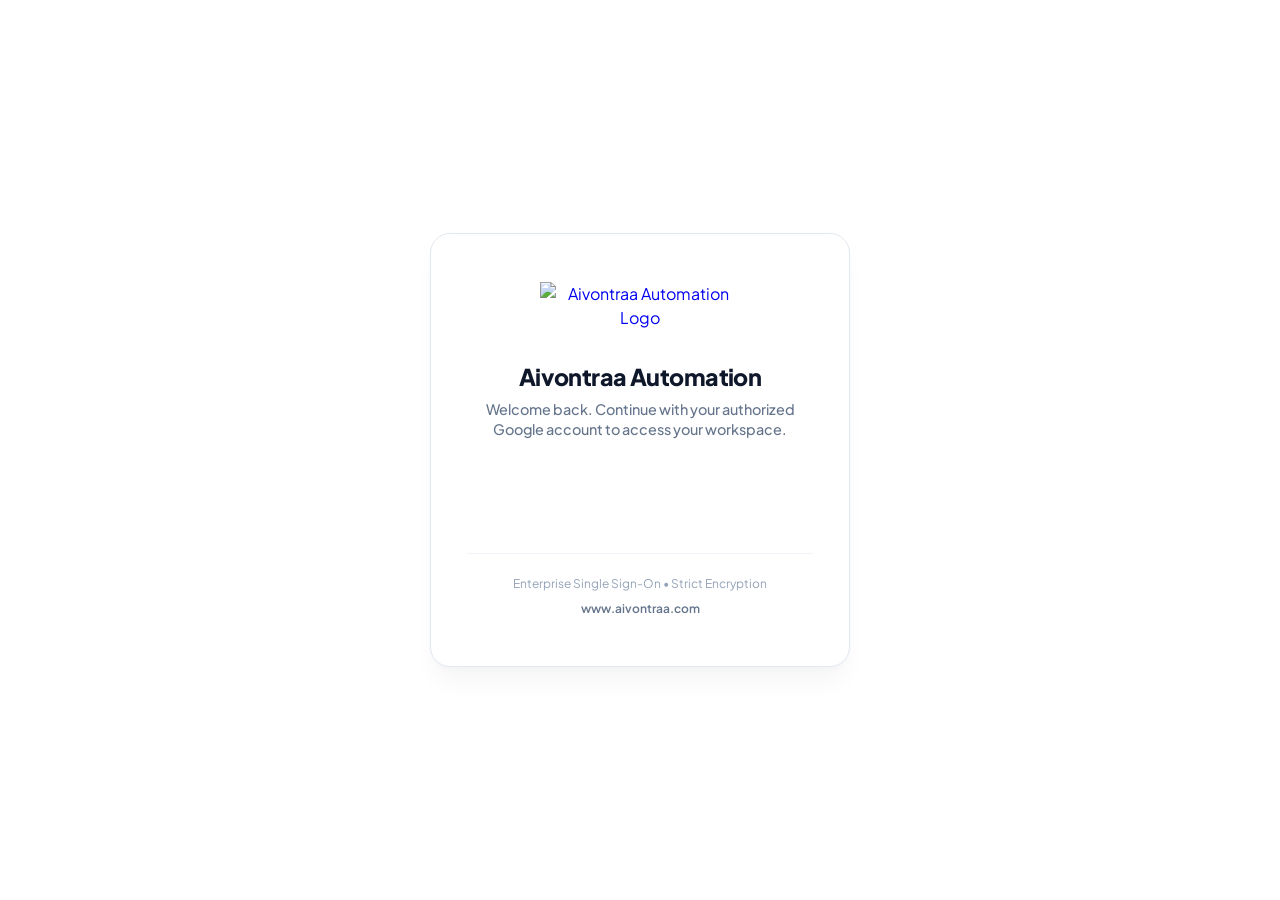
==== index.html @ 6c02a824 "Initial release: Aivontraa Automation Enterprise Portal with Multi-Module Sharded Database and Moder" ====
<!DOCTYPE html>
<html lang="en">
<head>
  <meta charset="UTF-8">
  <meta name="viewport" content="width=device-width, initial-scale=1.0">
  <title>Sign In - Aivontraa Automation</title>
  <link rel="preconnect" href="https://fonts.googleapis.com">
  <link rel="preconnect" href="https://fonts.gstatic.com" crossorigin>
  <link href="https://fonts.googleapis.com/css2?family=Plus+Jakarta+Sans:wght@400;500;600;700;800&display=swap" rel="stylesheet">
  <link rel="stylesheet" href="css/style.css">
  <!-- Google Identity Services -->
  <script src="https://accounts.google.com/gsi/client" async defer></script>
  <style>
    /* Pure White Minimalist Theme */
    body {
      background-color: #ffffff !important;
      min-height: 100vh;
      display: flex;
      align-items: center;
      justify-content: center;
      padding: 1.5rem;
      margin: 0;
      font-family: 'Plus Jakarta Sans', -apple-system, BlinkMacSystemFont, sans-serif;
      color: #0f172a;
    }

    .login-wrapper {
      width: 100%;
      max-width: 420px;
      margin: 0 auto;
      text-align: center;
    }

    .login-card {
      background: #ffffff;
      border: 1px solid #e2e8f0;
      border-radius: 20px;
      padding: 3rem 2.25rem;
      box-shadow: 0 4px 6px -1px rgba(0, 0, 0, 0.02), 0 20px 25px -5px rgba(0, 0, 0, 0.04);
      transition: all 0.2s ease;
    }

    .login-logo-container {
      margin-bottom: 1.75rem;
      display: inline-block;
    }

    .login-logo {
      height: 52px;
      width: auto;
      max-width: 200px;
      object-fit: contain;
      display: block;
      margin: 0 auto;
    }

    .login-title {
      font-size: 1.45rem;
      font-weight: 800;
      color: #0f172a;
      letter-spacing: -0.025em;
      margin: 0 0 0.5rem 0;
      line-height: 1.25;
    }

    .login-subtitle {
      font-size: 0.9rem;
      color: #64748b;
      margin: 0 0 2rem 0;
      font-weight: 500;
      line-height: 1.4;
    }

    .login-error-alert {
      display: none;
      background: #fff1f2;
      border: 1px solid #fecdd3;
      color: #e11d48;
      padding: 0.75rem 1rem;
      border-radius: 10px;
      font-size: 0.85rem;
      font-weight: 600;
      margin-bottom: 1.5rem;
      text-align: left;
    }

    .google-signin-wrapper {
      width: 100%;
      display: flex;
      flex-direction: column;
      align-items: center;
      justify-content: center;
      gap: 0.75rem;
      min-height: 50px;
    }

    /* Custom Google Button */
    .btn-continue-google {
      width: 100%;
      height: 48px;
      display: inline-flex;
      align-items: center;
      justify-content: center;
      gap: 12px;
      background: #ffffff;
      border: 1px solid #cbd5e1;
      border-radius: 999px;
      font-size: 0.95rem;
      font-weight: 600;
      color: #1e293b;
      cursor: pointer;
      transition: all 0.2s ease;
      box-shadow: 0 1px 2px rgba(0, 0, 0, 0.05);
      outline: none;
      text-decoration: none;
      box-sizing: border-box;
      padding: 0 1.5rem;
    }

    .btn-continue-google:hover {
      background: #f8fafc;
      border-color: #94a3b8;
      box-shadow: 0 2px 4px rgba(0, 0, 0, 0.08);
      transform: translateY(-1px);
    }

    .btn-continue-google:active {
      transform: translateY(0);
      background: #f1f5f9;
    }

    .login-footer {
      margin-top: 2rem;
      padding-top: 1.25rem;
      border-top: 1px solid #f1f5f9;
      font-size: 0.75rem;
      color: #94a3b8;
      line-height: 1.6;
    }

    .login-footer a {
      color: #64748b;
      text-decoration: none;
      font-weight: 600;
    }

    .login-footer a:hover {
      color: #2563eb;
      text-decoration: underline;
    }

    /* Responsive adjustments */
    @media (max-width: 480px) {
      body {
        padding: 1rem;
      }
      .login-card {
        padding: 2.25rem 1.5rem;
        border-radius: 16px;
      }
      .login-title {
        font-size: 1.3rem;
      }
      .login-logo {
        height: 44px;
      }
    }
  </style>
</head>
<body>
  <div class="login-wrapper">
    <div class="login-card">
      <!-- 1. Company Logo at the Top -->
      <div class="login-logo-container">
        <a href="https://www.aivontraa.com" target="_blank" rel="noopener noreferrer">
          <img src="https://aivontraa.com/assets/images/ai.png" alt="Aivontraa Automation Logo" class="login-logo">
        </a>
      </div>

      <!-- 2. Typography & Short Welcome Message -->
      <h1 class="login-title">Aivontraa Automation</h1>
      <p class="login-subtitle">Welcome back. Continue with your authorized Google account to access your workspace.</p>

      <!-- 3. Error Alert Container -->
      <div id="login-error" class="login-error-alert" role="alert"></div>

      <!-- 4. Single Authentication Action: Continue with Google -->
      <div class="google-signin-wrapper">
        <!-- Official Google Identity Services Initialization -->
        <div id="g_id_onload"
             data-client_id="524356808349-31ele7mkqr9bn0uqt28bod9m638978eh.apps.googleusercontent.com"
             data-context="signin"
             data-ux_mode="popup"
             data-callback="handleGoogleCredentialResponse"
             data-auto_prompt="false">
        </div>

        <!-- Render Target for Official Google Button -->
        <div id="g_id_signin_container" style="width: 100%; display: flex; justify-content: center;">
          <div class="g_id_signin"
               data-type="standard"
               data-shape="pill"
               data-theme="outline"
               data-text="continue_with"
               data-size="large"
               data-logo_alignment="left"
               data-width="340">
          </div>
        </div>

        <!-- Native Fallback Button (visible if iframe doesn't render) -->
        <button type="button" id="btn-custom-google" class="btn-continue-google" onclick="triggerGoogleSignIn()" style="display: none;">
          <svg width="18" height="18" viewBox="0 0 24 24" xmlns="http://www.w3.org/2000/svg">
            <path d="M22.56 12.25c0-.78-.07-1.53-.2-2.25H12v4.26h5.92c-.26 1.37-1.04 2.53-2.21 3.31v2.77h3.57c2.08-1.92 3.28-4.74 3.28-8.09z" fill="#4285F4"/>
            <path d="M12 23c2.97 0 5.46-.98 7.28-2.66l-3.57-2.77c-.98.66-2.23 1.06-3.71 1.06-2.86 0-5.29-1.93-6.16-4.53H2.18v2.84C3.99 20.53 7.7 23 12 23z" fill="#34A853"/>
            <path d="M5.84 14.09c-.22-.66-.35-1.36-.35-2.09s.13-1.43.35-2.09V7.06H2.18C1.43 8.55 1 10.22 1 12s.43 3.45 1.18 4.94l2.85-2.22.81-.63z" fill="#FBBC05"/>
            <path d="M12 5.38c1.62 0 3.06.56 4.21 1.64l3.15-3.15C17.45 2.09 14.97 1 12 1 7.7 1 3.99 3.47 2.18 7.06l3.66 2.84c.87-2.6 3.3-4.52 6.16-4.52z" fill="#EA4335"/>
          </svg>
          <span>Continue with Google</span>
        </button>
      </div>

      <!-- 5. Minimalist Footer -->
      <div class="login-footer">
        <div>Enterprise Single Sign-On • Strict Encryption</div>
        <div style="margin-top: 0.35rem;">
          <a href="https://www.aivontraa.com" target="_blank" rel="noopener noreferrer">www.aivontraa.com</a>
        </div>
      </div>
    </div>
  </div>

  <div id="toast-container"></div>

  <script src="js/api.js"></script>
  <script>
    // Auto-redirect if already authenticated
    window.addEventListener('DOMContentLoaded', () => {
      const u = API.getCurrentUser();
      if (u && u.role) {
        API.redirectToRolePortal(u.role);
      }

      // If Google GSI iframe takes more than 1.5s or fails to load, display fallback button
      setTimeout(() => {
        const gsiBtn = document.querySelector('.g_id_signin iframe') || document.querySelector('.g_id_signin div');
        if (!gsiBtn) {
          const fallback = document.getElementById('btn-custom-google');
          if (fallback) fallback.style.display = 'inline-flex';
        }
      }, 1500);
    });

    function showError(msg) {
      const b = document.getElementById('login-error');
      if (b) {
        b.innerText = msg;
        b.style.display = 'block';
      }
    }

    // Google Identity Services Credential Handler
    async function handleGoogleCredentialResponse(response) {
      const b = document.getElementById('login-error');
      if (b) b.style.display = 'none';

      try {
        const user = await API.loginWithGoogleCredential(response.credential);
        API.showToast(`Signed in successfully as ${user.name || user.email}`);
        setTimeout(() => {
          API.redirectToRolePortal(user.role);
        }, 300);
      } catch (err) {
        showError(err.message || 'Google Sign-in failed. Please ensure your Google account is registered with Aivontraa.');
      }
    }

    // Trigger Google Sign-In via prompt if custom button clicked
    function triggerGoogleSignIn() {
      if (window.google && google.accounts && google.accounts.id) {
        google.accounts.id.prompt((notification) => {
          if (notification.isNotDisplayed() || notification.isSkippedMoment()) {
            const fallbackEmail = prompt('Enter your registered Google account email:');
            if (fallbackEmail) {
              loginWithEmail(fallbackEmail.trim());
            }
          }
        });
      } else {
        const fallbackEmail = prompt('Enter your registered Google account email:');
        if (fallbackEmail) {
          loginWithEmail(fallbackEmail.trim());
        }
      }
    }

    async function loginWithEmail(email) {
      const b = document.getElementById('login-error');
      if (b) b.style.display = 'none';
      try {
        const user = await API.loginWithGoogleEmail(email, email.split('@')[0]);
        API.showToast(`Welcome back, ${user.name || user.email}!`);
        setTimeout(() => {
          API.redirectToRolePortal(user.role);
        }, 300);
      } catch (err) {
        showError(err.message || 'Authentication failed');
      }
    }
  </script>
</body>
</html>
---- css/style.css ----
/* ==========================================================================
   SMART PRICING CALCULATOR & MANAGEMENT PORTAL - MAIN DESIGN SYSTEM
   Aivontraa Automation Pvt. Ltd. - Enterprise SaaS Platform
   Website: www.aivontraa.com | Admin: laxminivasmorishetty143@gmail.com
   ========================================================================== */

:root {
  --primary: #2563eb;
  --primary-hover: #1d4ed8;
  --primary-light: #eff6ff;
  --primary-border: #bfdbfe;
  
  --slate-50: #f8fafc;
  --slate-100: #f1f5f9;
  --slate-200: #e2e8f0;
  --slate-300: #cbd5e1;
  --slate-400: #94a3b8;
  --slate-500: #64748b;
  --slate-600: #475569;
  --slate-700: #334155;
  --slate-800: #1e293b;
  --slate-900: #0f172a;
  
  --emerald-50: #ecfdf5;
  --emerald-600: #059669;
  --emerald-700: #047857;
  
  --amber-50: #fffbeb;
  --amber-600: #d97706;
  
  --rose-50: #fff1f2;
  --rose-600: #e11d48;
  
  --purple-50: #faf5ff;
  --purple-600: #9333ea;
  
  --radius-sm: 6px;
  --radius-md: 10px;
  --radius-lg: 14px;
  --radius-xl: 18px;
  
  --shadow-sm: 0 1px 2px 0 rgb(0 0 0 / 0.05);
  --shadow-md: 0 4px 6px -1px rgb(0 0 0 / 0.07), 0 2px 4px -2px rgb(0 0 0 / 0.07);
  --shadow-lg: 0 10px 15px -3px rgb(0 0 0 / 0.08), 0 4px 6px -4px rgb(0 0 0 / 0.04);
  --shadow-xl: 0 20px 25px -5px rgb(0 0 0 / 0.1), 0 8px 10px -6px rgb(0 0 0 / 0.05);
  
  --font-sans: 'Plus Jakarta Sans', system-ui, -apple-system, sans-serif;
  --font-mono: 'JetBrains Mono', monospace;
}

* {
  box-sizing: border-box;
  margin: 0;
  padding: 0;
}

html, body {
  height: 100%;
  overflow: hidden; /* Prevents whole-page scrolling so sidebar stays locked */
}

body {
  font-family: var(--font-sans);
  background-color: var(--slate-50);
  color: var(--slate-800);
  line-height: 1.5;
  -webkit-font-smoothing: antialiased;
}

a, button {
  cursor: pointer;
  font-family: inherit;
  text-decoration: none;
}

input, select, textarea {
  font-family: inherit;
}

/* ==========================================================================
   APP SHELL LAYOUT (COMPLETELY FIXED NON-SCROLLABLE SIDEBAR + SCROLLABLE CONTENT)
   Strict Requirement: Sidebar must NOT scroll vertically or horizontally.
   ========================================================================== */
#app-layout {
  display: flex;
  height: 100vh;
  width: 100vw;
  overflow: hidden;
  position: relative;
}

.sidebar {
  width: 270px;
  min-width: 270px;
  max-width: 270px;
  height: 100vh;
  background: #ffffff;
  border-right: 1px solid var(--slate-200);
  display: flex;
  flex-direction: column;
  flex-shrink: 0;
  position: fixed;
  top: 0;
  left: 0;
  bottom: 0;
  z-index: 50;
  overflow: hidden; /* Sidebar must NOT scroll vertically or horizontally */
}

.sidebar-header {
  padding: 1rem 1.15rem;
  border-bottom: 1px solid var(--slate-100);
  display: flex;
  align-items: center;
  justify-content: space-between;
  flex-shrink: 0;
  background: #ffffff;
}

.sidebar-brand {
  display: flex;
  align-items: center;
  gap: 0.65rem;
  font-size: 0.95rem;
  font-weight: 800;
  color: var(--slate-900);
}

/* Clean white background container for official company logo */
.brand-logo-card {
  background: #ffffff;
  padding: 3px 6px;
  border-radius: var(--radius-md);
  display: inline-flex;
  align-items: center;
  justify-content: center;
  border: 1px solid var(--slate-200);
  box-shadow: 0 1px 2px rgba(0, 0, 0, 0.04);
}

.brand-logo-img {
  height: 30px;
  width: auto;
  max-width: 110px;
  object-fit: contain;
  background: #ffffff;
  display: block;
}

.portal-badge {
  font-size: 0.65rem;
  font-weight: 800;
  padding: 0.2rem 0.5rem;
  border-radius: var(--radius-sm);
  text-transform: uppercase;
  letter-spacing: 0.05em;
  flex-shrink: 0;
}

.badge-admin { background: #fee2e2; color: #b91c1c; }
.badge-marketing { background: #dbeafe; color: #1e40af; }
.badge-developer { background: #f3e8ff; color: #7e22ce; }

.sidebar-nav {
  padding: 0.75rem 0.65rem;
  flex: 1;
  overflow: hidden; /* Sidebar must NOT scroll */
  display: flex;
  flex-direction: column;
}

.nav-section-title {
  font-size: 0.66rem;
  text-transform: uppercase;
  letter-spacing: 0.06em;
  font-weight: 800;
  color: var(--slate-400);
  padding: 0.65rem 0.75rem 0.25rem;
}

.nav-item {
  display: flex;
  align-items: center;
  gap: 0.65rem;
  padding: 0.55rem 0.75rem;
  border-radius: var(--radius-md);
  font-size: 0.825rem;
  font-weight: 600;
  color: var(--slate-600);
  margin-bottom: 0.15rem;
  transition: all 0.15s ease;
  border: 1px solid transparent;
  text-decoration: none;
}

.nav-item:hover {
  background: var(--slate-100);
  color: var(--slate-900);
}

.nav-item.active {
  background: var(--primary-light);
  color: var(--primary);
  font-weight: 700;
  border-color: var(--primary-border);
}

.nav-icon {
  font-size: 1.05rem;
  line-height: 1;
  flex-shrink: 0;
}

.sidebar-footer {
  padding: 0.85rem 1rem;
  border-top: 1px solid var(--slate-100);
  background: var(--slate-50);
  flex-shrink: 0;
}

/* MAIN CONTENT WRAPPER: INDEPENDENTLY SCROLLABLE */
.main-wrapper {
  margin-left: 270px;
  flex: 1;
  height: 100vh;
  overflow-y: auto; /* Only the main content section should be independently scrollable */
  overflow-x: hidden;
  display: flex;
  flex-direction: column;
  min-width: 0;
}

.topbar {
  height: 64px;
  background: #ffffff;
  border-bottom: 1px solid var(--slate-200);
  display: flex;
  align-items: center;
  justify-content: space-between;
  padding: 0 1.75rem;
  position: sticky;
  top: 0;
  z-index: 30;
}

.topbar-left {
  display: flex;
  align-items: center;
  gap: 1rem;
}

.page-title {
  font-size: 1.15rem;
  font-weight: 800;
  color: var(--slate-900);
  letter-spacing: -0.01em;
}

.topbar-right {
  display: flex;
  align-items: center;
  gap: 1rem;
}

.user-profile-badge {
  display: flex;
  align-items: center;
  gap: 0.65rem;
}

.user-avatar {
  width: 32px;
  height: 32px;
  border-radius: 50%;
  background: var(--primary);
  color: white;
  display: flex;
  align-items: center;
  justify-content: center;
  font-weight: 700;
  font-size: 0.85rem;
}

.content-area {
  padding: 1.75rem 2rem 4rem;
  max-width: 1400px;
  width: 100%;
  margin: 0 auto;
}

/* ==========================================================================
   STATS CARDS GRID
   ========================================================================== */
.stats-grid {
  display: grid;
  grid-template-columns: repeat(auto-fit, minmax(210px, 1fr));
  gap: 1.25rem;
  margin-bottom: 2rem;
}

.stat-card {
  background: #ffffff;
  border: 1px solid var(--slate-200);
  border-radius: var(--radius-lg);
  padding: 1.25rem 1.4rem;
  box-shadow: var(--shadow-sm);
}

.stat-label {
  font-size: 0.775rem;
  text-transform: uppercase;
  font-weight: 700;
  letter-spacing: 0.05em;
  color: var(--slate-500);
  margin-bottom: 0.35rem;
}

.stat-value {
  font-size: 1.75rem;
  font-weight: 800;
  color: var(--slate-900);
  font-family: var(--font-mono);
}

.stat-sub {
  font-size: 0.75rem;
  color: var(--slate-400);
  margin-top: 0.25rem;
}

/* ==========================================================================
   CARDS & SECTIONS
   ========================================================================== */
.card {
  background: #ffffff;
  border: 1px solid var(--slate-200);
  border-radius: var(--radius-lg);
  padding: 1.5rem;
  box-shadow: var(--shadow-sm);
  margin-bottom: 1.5rem;
}

.section-header {
  display: flex;
  align-items: center;
  justify-content: space-between;
  margin-bottom: 1.25rem;
  gap: 1rem;
  flex-wrap: wrap;
}

.section-header h2 {
  font-size: 1.3rem;
  font-weight: 800;
  color: var(--slate-900);
}

.section-header p {
  font-size: 0.85rem;
  color: var(--slate-500);
  margin-top: 0.15rem;
}

/* ==========================================================================
   FORMS & INPUTS
   ========================================================================== */
.form-group {
  margin-bottom: 1.15rem;
}

.form-group label {
  display: block;
  font-size: 0.825rem;
  font-weight: 700;
  color: var(--slate-700);
  margin-bottom: 0.4rem;
}

.form-control {
  width: 100%;
  padding: 0.6rem 0.85rem;
  border-radius: var(--radius-md);
  border: 1px solid var(--slate-300);
  background-color: #ffffff;
  font-size: 0.875rem;
  color: var(--slate-900);
  transition: border-color 0.15s ease, box-shadow 0.15s ease;
}

.form-control:focus {
  outline: none;
  border-color: var(--primary);
  box-shadow: 0 0 0 3px rgba(37, 99, 235, 0.15);
}

/* ==========================================================================
   BUTTONS
   ========================================================================== */
.btn {
  display: inline-flex;
  align-items: center;
  justify-content: center;
  gap: 0.45rem;
  font-size: 0.85rem;
  font-weight: 600;
  padding: 0.55rem 1.1rem;
  border-radius: var(--radius-md);
  border: 1px solid transparent;
  transition: all 0.15s ease;
  white-space: nowrap;
}

.btn-primary {
  background: var(--primary);
  color: #ffffff;
}

.btn-primary:hover {
  background: var(--primary-hover);
}

.btn-secondary {
  background: #ffffff;
  color: var(--slate-700);
  border-color: var(--slate-200);
}

.btn-secondary:hover {
  background: var(--slate-100);
  color: var(--slate-900);
}

.btn-success {
  background: var(--emerald-600);
  color: #ffffff;
}

.btn-success:hover {
  background: var(--emerald-700);
}

.btn-danger {
  background: var(--rose-50);
  color: var(--rose-600);
  border-color: #fecdd3;
}

.btn-danger:hover {
  background: var(--rose-600);
  color: white;
}

.btn-sm {
  padding: 0.35rem 0.7rem;
  font-size: 0.775rem;
}

.btn-block {
  width: 100%;
}

/* ==========================================================================
   TABLES
   ========================================================================== */
.table-responsive {
  width: 100%;
  overflow-x: auto;
  border: 1px solid var(--slate-200);
  border-radius: var(--radius-lg);
  background: #ffffff;
  box-shadow: var(--shadow-sm);
}

table {
  width: 100%;
  border-collapse: collapse;
  text-align: left;
  font-size: 0.85rem;
}

thead {
  background: var(--slate-100);
  border-bottom: 1px solid var(--slate-200);
}

th {
  padding: 0.8rem 1.15rem;
  font-weight: 700;
  color: var(--slate-700);
  font-size: 0.75rem;
  text-transform: uppercase;
  letter-spacing: 0.05em;
  white-space: nowrap;
}

td {
  padding: 0.9rem 1.15rem;
  border-bottom: 1px solid var(--slate-100);
  color: var(--slate-700);
  vertical-align: middle;
}

tbody tr:last-child td {
  border-bottom: none;
}

tbody tr:hover {
  background-color: var(--slate-50);
}

.price-tag {
  font-family: var(--font-mono);
  font-weight: 700;
  color: var(--slate-900);
}

/* ==========================================================================
   BADGES & PILLS
   ========================================================================== */
.pill {
  display: inline-flex;
  align-items: center;
  gap: 0.35rem;
  padding: 0.25rem 0.65rem;
  border-radius: 9999px;
  font-size: 0.75rem;
  font-weight: 700;
}

.pill-active { background: var(--emerald-50); color: var(--emerald-600); border: 1px solid #a7f3d0; }
.pill-inactive { background: var(--rose-50); color: var(--rose-600); border: 1px solid #fecdd3; }
.pill-info { background: #eff6ff; color: #2563eb; border: 1px solid #bfdbfe; }
.pill-warning { background: #fffbeb; color: #d97706; border: 1px solid #fde68a; }

/* Status specific */
.status-generated { background: #f1f5f9; color: #475569; }
.status-sent { background: #e0f2fe; color: #0369a1; }
.status-accepted { background: #dcfce7; color: #15803d; font-weight: 800; }
.status-rejected { background: #fee2e2; color: #b91c1c; }
.status-started { background: #fef3c7; color: #b45309; }
.status-completed { background: #ede9fe; color: #6d28d9; font-weight: 800; }

/* ==========================================================================
   MODALS
   ========================================================================== */
.modal-backdrop {
  position: fixed;
  top: 0;
  left: 0;
  right: 0;
  bottom: 0;
  background: rgba(15, 23, 42, 0.6);
  backdrop-filter: blur(4px);
  display: flex;
  align-items: center;
  justify-content: center;
  padding: 1rem;
  z-index: 100;
  opacity: 0;
  pointer-events: none;
  transition: opacity 0.2s ease;
}

.modal-backdrop.open {
  opacity: 1;
  pointer-events: auto;
}

.modal-content {
  background: #ffffff;
  border-radius: var(--radius-xl);
  width: 100%;
  max-width: 560px;
  max-height: 90vh;
  overflow-y: auto;
  box-shadow: var(--shadow-xl);
  border: 1px solid var(--slate-200);
}

.modal-header {
  padding: 1.25rem 1.5rem;
  border-bottom: 1px solid var(--slate-100);
  display: flex;
  align-items: center;
  justify-content: space-between;
}

.modal-header h3 {
  font-size: 1.15rem;
  font-weight: 800;
  color: var(--slate-900);
}

.modal-close-btn {
  background: transparent;
  border: none;
  font-size: 1.5rem;
  color: var(--slate-400);
  line-height: 1;
}

.modal-body {
  padding: 1.5rem;
}

.modal-footer {
  padding: 1.25rem 1.5rem;
  background: var(--slate-50);
  border-top: 1px solid var(--slate-100);
  display: flex;
  align-items: center;
  justify-content: flex-end;
  gap: 0.75rem;
}

/* ==========================================================================
   AUTHENTICATION PAGE (INDEX.HTML)
   ========================================================================== */
.auth-wrapper {
  display: flex;
  min-height: 100vh;
  align-items: center;
  justify-content: center;
  padding: 1.5rem;
  background: radial-gradient(circle at top, #e0e7ff, #f8fafc 70%);
}

.auth-box {
  width: 100%;
  max-width: 480px;
  background: #ffffff;
  border: 1px solid var(--slate-200);
  border-radius: var(--radius-xl);
  padding: 2.5rem 2.25rem;
  box-shadow: var(--shadow-xl);
}

/* ==========================================================================
   OFFICIAL QUOTATION DOCUMENT STYLES
   ========================================================================== */
.quotation-document {
  background: #ffffff;
  border: 1px solid var(--slate-200);
  border-radius: var(--radius-lg);
  padding: 2.5rem;
  max-width: 800px;
  margin: 0 auto;
  box-shadow: var(--shadow-md);
  color: var(--slate-800);
}

.quotation-header {
  display: flex;
  justify-content: space-between;
  align-items: flex-start;
  padding-bottom: 1.5rem;
  border-bottom: 2px solid var(--primary);
  margin-bottom: 1.5rem;
}

.company-title {
  font-size: 1.35rem;
  font-weight: 800;
  color: var(--slate-900);
}

.company-meta {
  font-size: 0.8rem;
  color: var(--slate-500);
  margin-top: 0.25rem;
  line-height: 1.4;
}

.quotation-badge {
  text-align: right;
}

.quote-number {
  font-family: var(--font-mono);
  font-weight: 800;
  font-size: 1.1rem;
  color: var(--primary);
}

.features-list {
  list-style: none;
  padding: 0;
  margin: 0.5rem 0 1rem;
}

.features-list li {
  font-size: 0.85rem;
  color: var(--slate-700);
  padding: 0.25rem 0;
  display: flex;
  align-items: center;
  gap: 0.5rem;
}

.features-list li::before {
  content: "✓";
  color: var(--emerald-600);
  font-weight: 800;
}

/* ==========================================================================
   TOAST NOTIFICATIONS
   ========================================================================== */
#toast-container {
  position: fixed;
  bottom: 2rem;
  right: 2rem;
  display: flex;
  flex-direction: column;
  gap: 0.5rem;
  z-index: 150;
}

.toast {
  background: var(--slate-900);
  color: #ffffff;
  padding: 0.75rem 1.25rem;
  border-radius: var(--radius-md);
  box-shadow: var(--shadow-lg);
  font-size: 0.85rem;
  font-weight: 600;
  display: flex;
  align-items: center;
  gap: 0.5rem;
}

/* ==========================================================================
   RESPONSIVENESS & PRINT
   ========================================================================== */
/* ==========================================================================
   RESPONSIVENESS & PRINT
   Strict Requirement: Sidebar must remain completely fixed and NOT scroll.
   Mobile/tablet uses drawer slide-in with overlay backdrop.
   ========================================================================== */
.mobile-toggle {
  display: none;
  background: transparent;
  border: 1px solid var(--slate-300);
  border-radius: var(--radius-sm);
  padding: 0.35rem 0.65rem;
  font-size: 1.25rem;
  color: var(--slate-700);
  cursor: pointer;
  line-height: 1;
}

.mobile-toggle:hover {
  background: var(--slate-100);
}

.sidebar-backdrop {
  position: fixed;
  inset: 0;
  background: rgba(15, 23, 42, 0.45);
  backdrop-filter: blur(2px);
  z-index: 45;
  display: none;
}

.sidebar-backdrop.active {
  display: block;
}

@media (max-width: 992px) {
  .sidebar {
    position: fixed;
    top: 0;
    bottom: 0;
    left: 0;
    transform: translateX(-100%);
    transition: transform 0.25s ease-in-out;
    box-shadow: var(--shadow-xl);
    z-index: 100;
  }
  .sidebar.open {
    transform: translateX(0);
  }
  .mobile-toggle {
    display: inline-block;
  }
  .main-wrapper {
    margin-left: 0;
    width: 100%;
  }
  .content-area {
    padding: 1.25rem 1rem 3rem;
  }
}

@media print {
  body * {
    visibility: hidden;
  }
  #quotation-print-area, #quotation-print-area * {
    visibility: visible;
  }
  #quotation-print-area {
    position: absolute;
    top: 0;
    left: 0;
    width: 100%;
    margin: 0;
    padding: 0;
    box-shadow: none;
    border: none;
    background: #ffffff;
  }
  .no-print {
    display: none !important;
  }
}

/* ==========================================================================
   AIVONTRAA AUTOMATION EXTENSIONS:
   LIFECYCLE BADGES, GST BREAKDOWN, CADENCE SWITCHER & RESPONSIBILITIES
   ========================================================================== */

/* Strict Quotation Lifecycle Badges */
.badge-lifecycle {
  display: inline-flex;
  align-items: center;
  gap: 0.35rem;
  padding: 0.25rem 0.65rem;
  border-radius: 999px;
  font-size: 0.75rem;
  font-weight: 800;
  text-transform: uppercase;
  letter-spacing: 0.04em;
}

.badge-lifecycle-draft {
  background: #f1f5f9;
  color: #475569;
  border: 1px solid #cbd5e1;
}

.badge-lifecycle-generated {
  background: #eff6ff;
  color: #1d4ed8;
  border: 1px solid #bfdbfe;
}

.badge-lifecycle-sent {
  background: #fffbeb;
  color: #b45309;
  border: 1px solid #fde68a;
}

.badge-lifecycle-accepted {
  background: #ecfdf5;
  color: #047857;
  border: 1px solid #a7f3d0;
}

.badge-lifecycle-rejected {
  background: #fef2f2;
  color: #b91c1c;
  border: 1px solid #fecaca;
}

/* Monthly / Annual Billing Cadence Switcher */
.cadence-toggle-group {
  display: inline-flex;
  background: var(--slate-100);
  padding: 3px;
  border-radius: var(--radius-md);
  border: 1px solid var(--slate-200);
  gap: 3px;
}

.cadence-toggle-btn {
  padding: 0.35rem 0.85rem;
  font-size: 0.8rem;
  font-weight: 700;
  border-radius: var(--radius-sm);
  border: none;
  background: transparent;
  color: var(--slate-600);
  cursor: pointer;
  transition: all 0.15s ease;
}

.cadence-toggle-btn.active {
  background: #ffffff;
  color: var(--primary);
  box-shadow: var(--shadow-sm);
}

/* GST Breakdown Display */
.gst-breakdown-box {
  background: var(--slate-50);
  border: 1px solid var(--slate-200);
  border-radius: var(--radius-md);
  padding: 0.85rem 1rem;
  margin: 0.85rem 0;
}

.gst-row {
  display: flex;
  justify-content: space-between;
  font-size: 0.85rem;
  color: var(--slate-600);
  padding: 0.25rem 0;
}

.gst-row.total {
  border-top: 1px dashed var(--slate-300);
  padding-top: 0.5rem;
  margin-top: 0.4rem;
  font-size: 1rem;
  font-weight: 800;
  color: var(--slate-900);
}

/* Multiple Responsibilities Badges */
.resp-pill {
  display: inline-block;
  padding: 0.2rem 0.55rem;
  font-size: 0.72rem;
  font-weight: 700;
  border-radius: 999px;
  background: #eff6ff;
  color: #1e40af;
  border: 1px solid #bfdbfe;
  margin: 0.15rem 0.2rem;
}

/* Document & Upload Cards */
.document-item {
  display: flex;
  align-items: center;
  justify-content: space-between;
  background: #ffffff;
  border: 1px solid var(--slate-200);
  border-radius: var(--radius-md);
  padding: 0.65rem 0.85rem;
  margin-bottom: 0.5rem;
}

.document-meta {
  display: flex;
  align-items: center;
  gap: 0.6rem;
}

.document-badge {
  font-size: 0.7rem;
  font-weight: 800;
  font-family: var(--font-mono);
  padding: 0.15rem 0.4rem;
  border-radius: 4px;
  background: var(--slate-100);
  color: var(--slate-700);
}

.nav-badge-count {
  margin-left: auto;
  background: #dc2626;
  color: #ffffff;
  font-size: 0.7rem;
  font-weight: 800;
  padding: 0.15rem 0.5rem;
  border-radius: 999px;
  line-height: 1;
}

/* Reference Website Cards Grid */
.ref-grid {
  display: grid;
  grid-template-columns: repeat(auto-fill, minmax(340px, 1fr));
  gap: 1.5rem;
}

.ref-card {
  background: #ffffff;
  border: 1px solid var(--slate-200);
  border-radius: var(--radius-lg);
  overflow: hidden;
  box-shadow: var(--shadow-sm);
  display: flex;
  flex-direction: column;
  transition: all 0.2s ease;
}

.ref-card:hover {
  transform: translateY(-2px);
  box-shadow: var(--shadow-md);
  border-color: var(--primary-border);
}

.ref-card-header {
  padding: 1.15rem 1.25rem 0.85rem;
  border-bottom: 1px solid var(--slate-100);
  display: flex;
  justify-content: space-between;
  align-items: flex-start;
  gap: 0.75rem;
}

.ref-card-body {
  padding: 1.25rem;
  flex: 1;
  display: flex;
  flex-direction: column;
}

.ref-preview-box {
  background: var(--slate-100);
  border: 1px solid var(--slate-200);
  border-radius: var(--radius-md);
  padding: 0.85rem 1rem;
  margin-bottom: 1rem;
  display: flex;
  align-items: center;
  gap: 0.65rem;
}

.ref-browser-dot {
  width: 8px;
  height: 8px;
  border-radius: 50%;
  display: inline-block;
}

.ref-card-footer {
  padding: 0.9rem 1.25rem;
  background: var(--slate-50);
  border-top: 1px solid var(--slate-100);
  display: flex;
  align-items: center;
  justify-content: space-between;
}

/* Workflow Stage Timeline */
.workflow-step-container {
  display: flex;
  gap: 0.5rem;
  overflow-x: auto;
  padding: 0.5rem 0;
  margin-bottom: 1.5rem;
}

.workflow-step-pill {
  padding: 0.4rem 0.75rem;
  border-radius: var(--radius-md);
  font-size: 0.75rem;
  font-weight: 700;
  white-space: nowrap;
  background: var(--slate-100);
  color: var(--slate-600);
  border: 1px solid var(--slate-200);
}

.workflow-step-pill.active {
  background: var(--primary);
  color: #ffffff;
  border-color: var(--primary);
}

.workflow-step-pill.completed {
  background: var(--emerald-50);
  color: var(--emerald-700);
  border-color: var(--emerald-300);
}

/* Payment Proof Preview Box */
.payment-proof-preview {
  border: 2px dashed var(--slate-300);
  border-radius: var(--radius-md);
  padding: 1.25rem;
  text-align: center;
  background: var(--slate-50);
  transition: border-color 0.2s;
}

.payment-proof-preview:hover {
  border-color: var(--primary);
}

.proof-img-thumb {
  max-width: 100%;
  max-height: 220px;
  border-radius: var(--radius-md);
  box-shadow: var(--shadow-sm);
  border: 1px solid var(--slate-200);
  object-fit: contain;
}

/* Side by Side slabs responsive layout */
.slabs-side-by-side {
  display: grid;
  grid-template-columns: 1fr 1fr;
  gap: 1.75rem;
  align-items: start;
}

@media (max-width: 960px) {
  .slabs-side-by-side {
    grid-template-columns: 1fr;
  }
}

/* =============================================================
   DATA MANAGEMENT DASHBOARD & STORAGE OPTIMIZATION (Enterprise)
   ============================================================= */
.db-dashboard-container {
  display: flex;
  flex-direction: column;
  gap: 1.75rem;
}

.storage-summary-card {
  background: white;
  border-radius: var(--radius-lg);
  border: 1px solid var(--slate-200);
  padding: 1.5rem 1.75rem;
  box-shadow: var(--shadow-sm);
}

.storage-overview-grid {
  display: grid;
  grid-template-columns: repeat(auto-fit, minmax(220px, 1fr));
  gap: 1.25rem;
  margin-bottom: 1.5rem;
}

.storage-metric-tile {
  background: var(--slate-50);
  border: 1px solid var(--slate-200);
  border-radius: var(--radius-md);
  padding: 1.15rem 1.25rem;
  display: flex;
  flex-direction: column;
  gap: 0.35rem;
  position: relative;
  overflow: hidden;
}

.storage-metric-tile::before {
  content: '';
  position: absolute;
  top: 0;
  left: 0;
  bottom: 0;
  width: 4px;
  background: var(--primary);
}

.storage-metric-tile.success::before { background: var(--emerald-500); }
.storage-metric-tile.warning::before { background: var(--amber-500); }
.storage-metric-tile.purple::before { background: var(--purple-500); }
.storage-metric-tile.blue::before { background: var(--blue-500); }

.storage-metric-label {
  font-size: 0.8rem;
  text-transform: uppercase;
  font-weight: 700;
  letter-spacing: 0.04em;
  color: var(--slate-500);
}

.storage-metric-val {
  font-size: 1.65rem;
  font-weight: 800;
  color: var(--slate-800);
  letter-spacing: -0.02em;
}

.storage-metric-sub {
  font-size: 0.8rem;
  color: var(--slate-500);
}

.storage-capacity-bar-wrap {
  margin-top: 1rem;
  background: var(--slate-100);
  border-radius: 999px;
  height: 14px;
  overflow: hidden;
  position: relative;
  border: 1px solid var(--slate-200);
}

.storage-capacity-bar-fill {
  height: 100%;
  background: linear-gradient(90deg, #10b981 0%, #3b82f6 50%, #f59e0b 80%, #ef4444 100%);
  border-radius: 999px;
  transition: width 0.6s cubic-bezier(0.4, 0, 0.2, 1);
}

.storage-limit-markers {
  display: flex;
  justify-content: space-between;
  font-size: 0.75rem;
  font-weight: 600;
  color: var(--slate-500);
  margin-top: 0.4rem;
}

.db-modules-grid {
  display: grid;
  grid-template-columns: repeat(auto-fill, minmax(260px, 1fr));
  gap: 1rem;
}

.db-module-card {
  background: white;
  border: 1px solid var(--slate-200);
  border-radius: var(--radius-md);
  padding: 1rem 1.15rem;
  display: flex;
  flex-direction: column;
  gap: 0.6rem;
  transition: all 0.2s ease;
  position: relative;
}

.db-module-card:hover {
  border-color: var(--primary);
  box-shadow: var(--shadow-sm);
  transform: translateY(-2px);
}

.db-module-header {
  display: flex;
  justify-content: space-between;
  align-items: center;
}

.db-module-name {
  font-weight: 700;
  font-size: 0.95rem;
  color: var(--slate-800);
  display: flex;
  align-items: center;
  gap: 0.4rem;
}

.db-module-tag {
  font-size: 0.7rem;
  padding: 2px 7px;
  border-radius: 999px;
  font-weight: 700;
  background: var(--slate-100);
  color: var(--slate-600);
}

.db-module-stats {
  display: flex;
  justify-content: space-between;
  font-size: 0.8rem;
  color: var(--slate-600);
  border-top: 1px dashed var(--slate-200);
  padding-top: 0.5rem;
}

.shard-badge-active {
  display: inline-flex;
  align-items: center;
  gap: 0.3rem;
  padding: 0.2rem 0.55rem;
  border-radius: 999px;
  font-size: 0.72rem;
  font-weight: 700;
  background: rgba(16, 185, 129, 0.12);
  color: #059669;
  border: 1px solid rgba(16, 185, 129, 0.3);
}

.shard-badge-archived {
  display: inline-flex;
  align-items: center;
  gap: 0.3rem;
  padding: 0.2rem 0.55rem;
  border-radius: 999px;
  font-size: 0.72rem;
  font-weight: 700;
  background: rgba(100, 116, 139, 0.12);
  color: #475569;
  border: 1px solid rgba(100, 116, 139, 0.3);
}

.health-status-pill {
  display: inline-flex;
  align-items: center;
  gap: 0.4rem;
  padding: 0.3rem 0.75rem;
  border-radius: 999px;
  font-size: 0.8rem;
  font-weight: 700;
}

.health-status-pill.healthy {
  background: rgba(16, 185, 129, 0.15);
  color: #047857;
  border: 1px solid rgba(16, 185, 129, 0.4);
}

.health-status-pill.warning {
  background: rgba(245, 158, 11, 0.15);
  color: #b45309;
  border: 1px solid rgba(245, 158, 11, 0.4);
}

.db-action-toolbar {
  display: flex;
  flex-wrap: wrap;
  gap: 0.75rem;
  align-items: center;
  justify-content: space-between;
  background: white;
  padding: 1rem 1.25rem;
  border-radius: var(--radius-md);
  border: 1px solid var(--slate-200);
}

.db-action-btns {
  display: flex;
  flex-wrap: wrap;
  gap: 0.6rem;
}

@media (max-width: 768px) {
  .db-modules-grid {
    grid-template-columns: 1fr;
  }
  .storage-overview-grid {
    grid-template-columns: 1fr;
  }
}
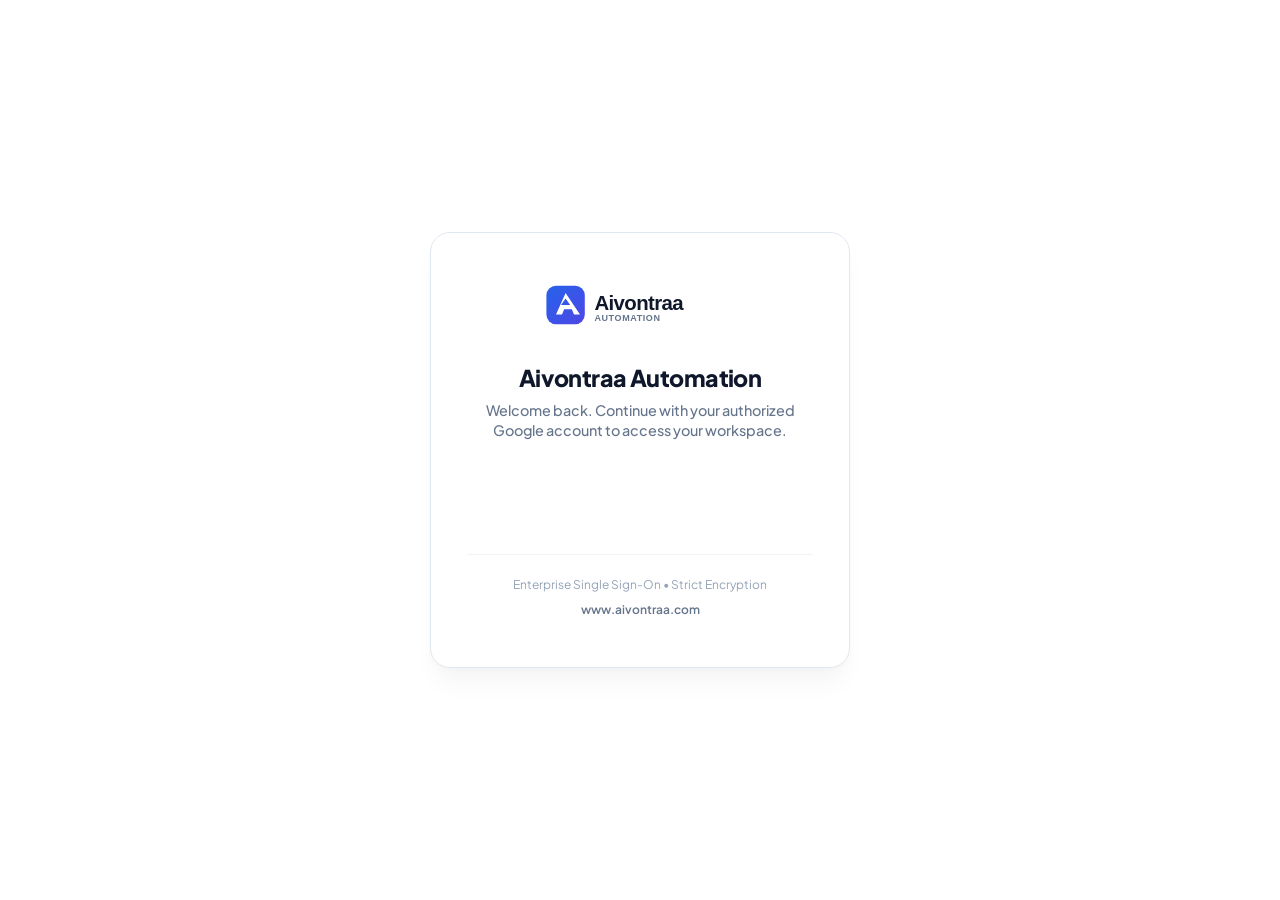
==== commit 0c1692f6: "main" ====
--- a/index.html
+++ b/index.html
@@ -173,7 +173,7 @@
       <!-- 1. Company Logo at the Top -->
       <div class="login-logo-container">
         <a href="https://www.aivontraa.com" target="_blank" rel="noopener noreferrer">
-          <img src="https://aivontraa.com/assets/images/ai.png" alt="Aivontraa Automation Logo" class="login-logo">
+          <img src="/assets/logo.svg" alt="Aivontraa Automation Logo" class="login-logo" style="max-height: 48px; width: auto;">
         </a>
       </div>
 
@@ -297,6 +297,7 @@
     async function loginWithEmail(email) {
       const b = document.getElementById('login-error');
       if (b) b.style.display = 'none';
+      if (!email) return;
       try {
         const user = await API.loginWithGoogleEmail(email, email.split('@')[0]);
         API.showToast(`Welcome back, ${user.name || user.email}!`);
--- a/css/style.css
+++ b/css/style.css
@@ -1,7 +1,7 @@
 /* ==========================================================================
    SMART PRICING CALCULATOR & MANAGEMENT PORTAL - MAIN DESIGN SYSTEM
    Aivontraa Automation Pvt. Ltd. - Enterprise SaaS Platform
-   Website: www.aivontraa.com | Admin: laxminivasmorishetty143@gmail.com
+   Website: www.aivontraa.com | Admin: admin@aivontraa.com
    ========================================================================== */
 
 :root {
@@ -162,11 +162,27 @@
 .badge-developer { background: #f3e8ff; color: #7e22ce; }
 
 .sidebar-nav {
-  padding: 0.75rem 0.65rem;
+  padding: 0.65rem 0.5rem;
   flex: 1;
-  overflow: hidden; /* Sidebar must NOT scroll */
+  overflow-y: auto;
+  overflow-x: hidden;
   display: flex;
   flex-direction: column;
+  scrollbar-width: thin;
+  scrollbar-color: var(--slate-300) transparent;
+}
+
+.sidebar-nav::-webkit-scrollbar {
+  width: 4px;
+}
+
+.sidebar-nav::-webkit-scrollbar-thumb {
+  background: var(--slate-300);
+  border-radius: 999px;
+}
+
+.sidebar-nav::-webkit-scrollbar-thumb:hover {
+  background: var(--slate-400);
 }
 
 .nav-section-title {
@@ -241,12 +257,14 @@
   position: sticky;
   top: 0;
   z-index: 30;
+  box-sizing: border-box;
 }
 
 .topbar-left {
   display: flex;
   align-items: center;
-  gap: 1rem;
+  gap: 0.85rem;
+  min-width: 0;
 }
 
 .page-title {
@@ -254,29 +272,104 @@
   font-weight: 800;
   color: var(--slate-900);
   letter-spacing: -0.01em;
+  white-space: nowrap;
+  overflow: hidden;
+  text-overflow: ellipsis;
 }
 
 .topbar-right {
   display: flex;
   align-items: center;
-  gap: 1rem;
+  gap: 1.15rem;
+  flex-shrink: 0;
 }
 
 .user-profile-badge {
   display: flex;
   align-items: center;
-  gap: 0.65rem;
+  gap: 0.75rem;
 }
 
 .user-avatar {
-  width: 32px;
-  height: 32px;
+  width: 36px;
+  height: 36px;
+  min-width: 36px;
   border-radius: 50%;
   background: var(--primary);
   color: white;
   display: flex;
   align-items: center;
   justify-content: center;
+  font-weight: 800;
+  font-size: 0.95rem;
+  box-shadow: 0 1px 2px rgba(0, 0, 0, 0.08);
+}
+
+.user-meta-info {
+  display: flex;
+  flex-direction: column;
+  line-height: 1.25;
+}
+
+.user-name {
+  font-size: 0.85rem;
+  font-weight: 700;
+  color: var(--slate-900);
+  white-space: nowrap;
+}
+
+.user-email {
+  font-size: 0.75rem;
+  font-family: var(--font-mono);
+  color: var(--slate-500);
+  font-weight: 500;
+  white-space: nowrap;
+}
+
+.user-role {
+  font-size: 0.65rem;
+  font-weight: 800;
+  text-transform: uppercase;
+  letter-spacing: 0.04em;
+  margin-top: 1px;
+}
+
+/* Header Sign Out Button */
+.btn-header-signout {
+  display: inline-flex;
+  align-items: center;
+  gap: 0.4rem;
+  padding: 0.42rem 0.85rem;
+  border-radius: var(--radius-md);
+  font-size: 0.8rem;
+  font-weight: 700;
+  color: var(--slate-700);
+  background: #ffffff;
+  border: 1px solid var(--slate-300);
+  cursor: pointer;
+  transition: all 0.15s ease;
+  white-space: nowrap;
+  line-height: 1;
+}
+
+.btn-header-signout:hover {
+  background: #fee2e2;
+  border-color: #fca5a5;
+  color: #b91c1c;
+  transform: translateY(-1px);
+  box-shadow: 0 1px 3px rgba(0,0,0,0.06);
+}
+
+.btn-header-signout:active {
+  transform: translateY(0);
+}
+
+.signout-icon {
+  font-size: 0.9rem;
+  line-height: 1;
+}
+
+.signout-text {
   font-weight: 700;
   font-size: 0.85rem;
 }
@@ -465,10 +558,26 @@
 .table-responsive {
   width: 100%;
   overflow-x: auto;
+  -webkit-overflow-scrolling: touch;
   border: 1px solid var(--slate-200);
   border-radius: var(--radius-lg);
   background: #ffffff;
   box-shadow: var(--shadow-sm);
+  scrollbar-width: thin;
+  scrollbar-color: var(--slate-300) transparent;
+}
+
+.table-responsive::-webkit-scrollbar {
+  height: 6px;
+}
+
+.table-responsive::-webkit-scrollbar-thumb {
+  background: var(--slate-300);
+  border-radius: 999px;
+}
+
+.table-responsive > table {
+  min-width: 620px;
 }
 
 table {
@@ -792,6 +901,55 @@
   }
 }
 
+@media (max-width: 768px) {
+  .topbar {
+    padding: 0 1rem;
+    height: 60px;
+  }
+  .topbar-right {
+    gap: 0.65rem;
+  }
+  .user-role {
+    display: none;
+  }
+  .user-email {
+    max-width: 140px;
+    overflow: hidden;
+    text-overflow: ellipsis;
+  }
+  .user-name {
+    font-size: 0.8rem;
+  }
+}
+
+@media (max-width: 520px) {
+  .topbar {
+    padding: 0 0.65rem;
+    height: 58px;
+  }
+  .page-title {
+    font-size: 0.85rem;
+    max-width: 100px;
+  }
+  .user-name {
+    display: none;
+  }
+  .user-email {
+    display: block;
+    max-width: 125px;
+    font-size: 0.68rem;
+    overflow: hidden;
+    text-overflow: ellipsis;
+  }
+  .signout-text {
+    display: inline;
+    font-size: 0.75rem;
+  }
+  .btn-header-signout {
+    padding: 0.35rem 0.55rem;
+  }
+}
+
 @media print {
   body * {
     visibility: hidden;
@@ -1036,6 +1194,44 @@
   justify-content: space-between;
 }
 
+/* Website Catalog Payment Method Selector */
+.catalog-payment-selector {
+  display: flex;
+  background: var(--slate-100);
+  border: 1px solid var(--slate-200);
+  border-radius: var(--radius-sm);
+  padding: 3px;
+  gap: 3px;
+  margin: 0.75rem 0 0.5rem;
+}
+
+.btn-catalog-pay {
+  flex: 1;
+  border: none;
+  background: transparent;
+  color: var(--slate-600);
+  font-size: 0.75rem;
+  font-weight: 700;
+  padding: 0.4rem 0.25rem;
+  border-radius: 4px;
+  cursor: pointer;
+  transition: all 0.15s ease;
+  text-align: center;
+  touch-action: manipulation;
+  white-space: nowrap;
+}
+
+.btn-catalog-pay:hover {
+  background: rgba(255, 255, 255, 0.7);
+  color: var(--slate-900);
+}
+
+.btn-catalog-pay.active {
+  background: #ffffff;
+  color: var(--primary);
+  box-shadow: 0 1px 3px rgba(0, 0, 0, 0.08);
+}
+
 /* Workflow Stage Timeline */
 .workflow-step-container {
   display: flex;
@@ -1310,26 +1506,138 @@
 .db-action-toolbar {
   display: flex;
   flex-wrap: wrap;
-  gap: 0.75rem;
+  gap: 1rem;
   align-items: center;
   justify-content: space-between;
   background: white;
-  padding: 1rem 1.25rem;
+  padding: 1.15rem 1.35rem;
   border-radius: var(--radius-md);
   border: 1px solid var(--slate-200);
+  box-shadow: var(--shadow-sm);
 }
 
 .db-action-btns {
   display: flex;
   flex-wrap: wrap;
-  gap: 0.6rem;
+  gap: 0.65rem;
+  align-items: center;
+}
+
+/* Calculator side-by-side grid */
+.calculator-layout-grid {
+  display: grid;
+  grid-template-columns: 1.3fr 0.9fr;
+  gap: 2rem;
+  align-items: start;
+}
+
+/* Database bottom split grid */
+.db-bottom-grid {
+  display: grid;
+  grid-template-columns: 1fr 1fr;
+  gap: 1.5rem;
+}
+
+/* =============================================================
+   COMPREHENSIVE RESPONSIVE STYLES ACROSS ALL BREAKPOINTS
+   ============================================================= */
+@media (max-width: 1100px) {
+  .calculator-layout-grid {
+    grid-template-columns: 1fr;
+    gap: 1.5rem;
+  }
+}
+
+@media (max-width: 992px) {
+  .db-bottom-grid {
+    grid-template-columns: 1fr !important;
+  }
+  .slabs-side-by-side {
+    grid-template-columns: 1fr !important;
+  }
 }
 
 @media (max-width: 768px) {
+  .db-action-toolbar {
+    flex-direction: column;
+    align-items: stretch;
+    gap: 1rem;
+    padding: 1rem;
+  }
+  .db-action-btns {
+    flex-direction: column;
+    width: 100%;
+  }
+  .db-action-btns .btn {
+    width: 100%;
+    justify-content: center;
+  }
   .db-modules-grid {
+    grid-template-columns: 1fr !important;
+    gap: 0.75rem;
+  }
+  .storage-overview-grid {
+    grid-template-columns: 1fr !important;
+    gap: 0.75rem;
+  }
+  .storage-summary-card {
+    padding: 1rem 1.15rem;
+  }
+  .storage-metric-tile {
+    padding: 0.85rem 1rem;
+  }
+  .stats-grid {
+    grid-template-columns: 1fr 1fr;
+    gap: 0.75rem;
+  }
+  /* Form input grids responsive collapse */
+  .form-row,
+  .form-grid-2,
+  div[style*="grid-template-columns: 1fr 1fr"],
+  div[style*="grid-template-columns: 2fr 1fr"],
+  div[style*="grid-template-columns: 1.3fr 0.9fr"] {
+    grid-template-columns: 1fr !important;
+    gap: 0.75rem !important;
+  }
+}
+
+@media (max-width: 520px) {
+  .stats-grid {
     grid-template-columns: 1fr;
   }
-  .storage-overview-grid {
-    grid-template-columns: 1fr;
-  }
-}
+  .content-area {
+    padding: 0.85rem 0.65rem 2.5rem !important;
+  }
+  .card-header {
+    padding: 1rem;
+    flex-direction: column;
+    align-items: flex-start;
+    gap: 0.5rem;
+  }
+  .card-body {
+    padding: 1rem;
+  }
+  .btn-sm {
+    padding: 0.35rem 0.65rem;
+    font-size: 0.75rem;
+  }
+}
+
+/* Optional Add-on Form Responsive Grid */
+.addon-form-grid {
+  display: grid;
+  grid-template-columns: 2fr 1fr 1fr 1fr;
+  gap: 0.75rem;
+}
+
+@media (max-width: 768px) {
+  .addon-form-grid {
+    grid-template-columns: 1fr 1fr !important;
+  }
+}
+
+@media (max-width: 480px) {
+  .addon-form-grid {
+    grid-template-columns: 1fr !important;
+  }
+}
